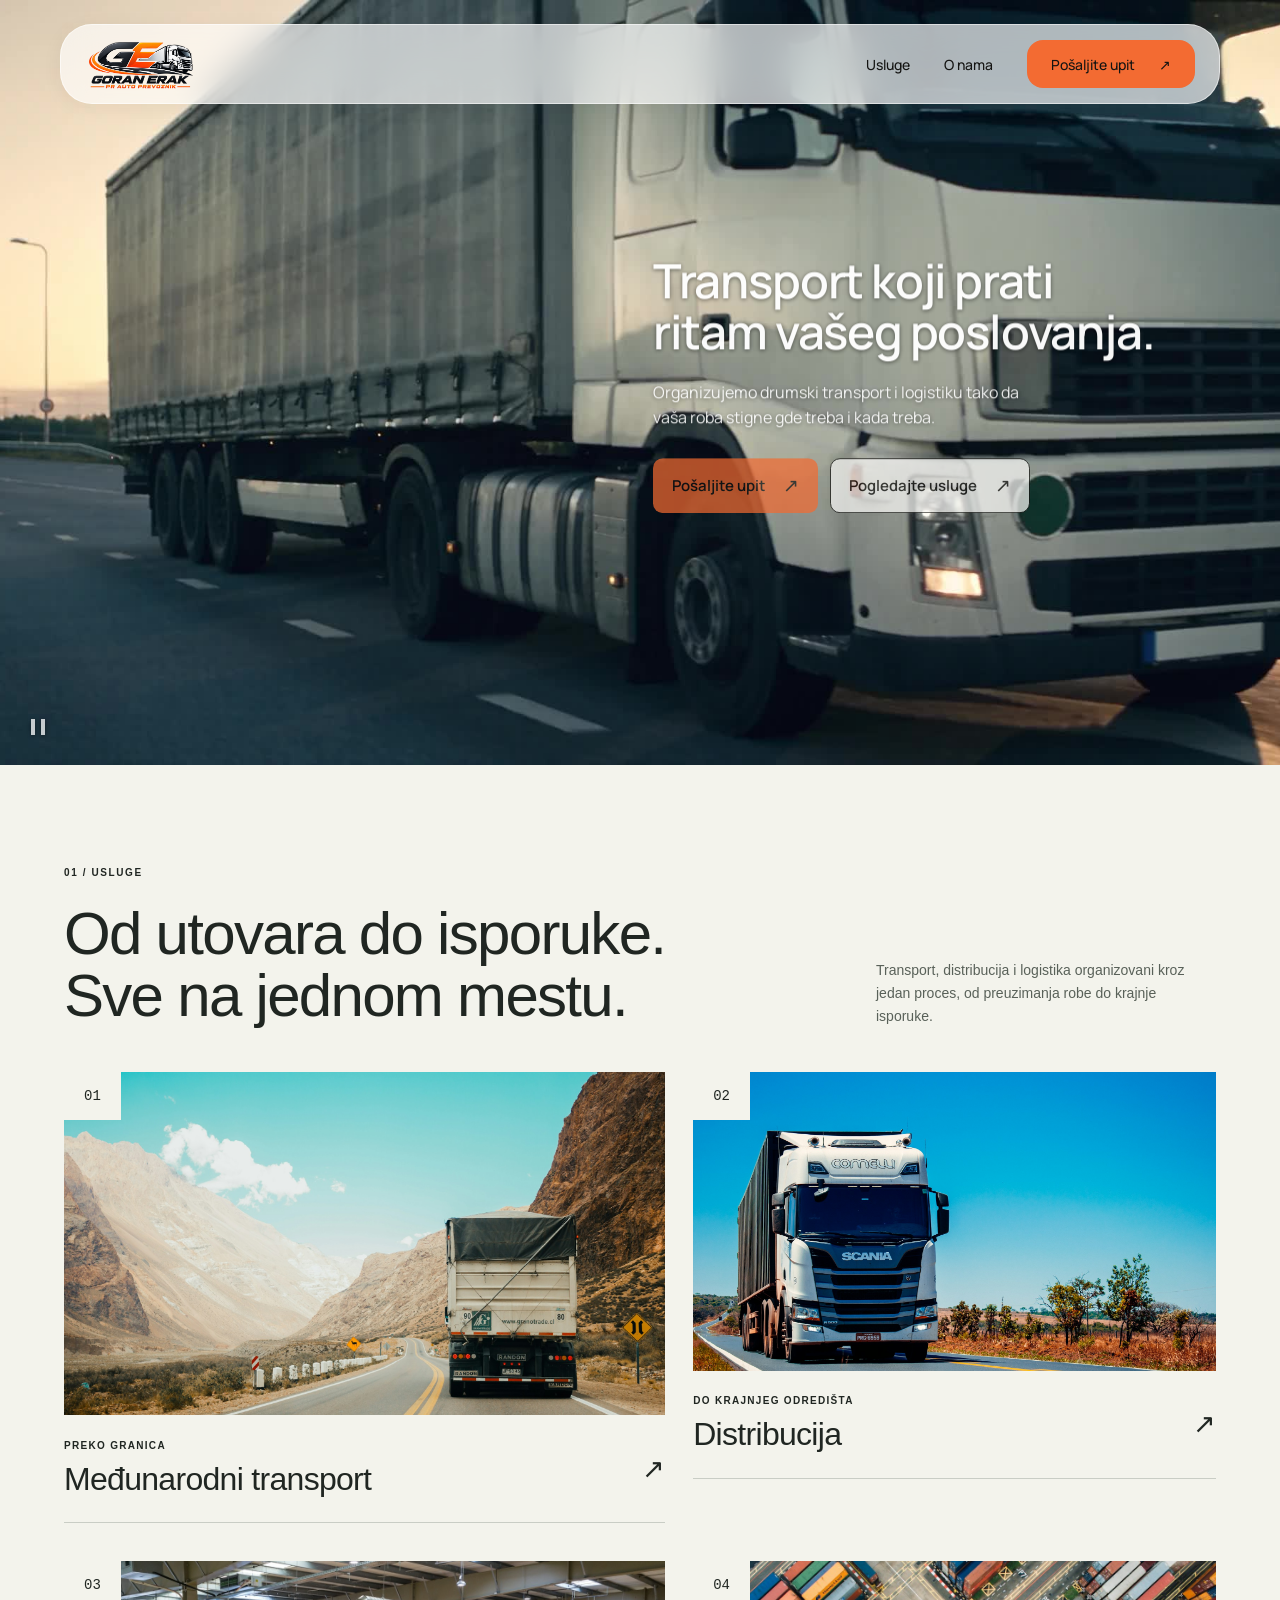
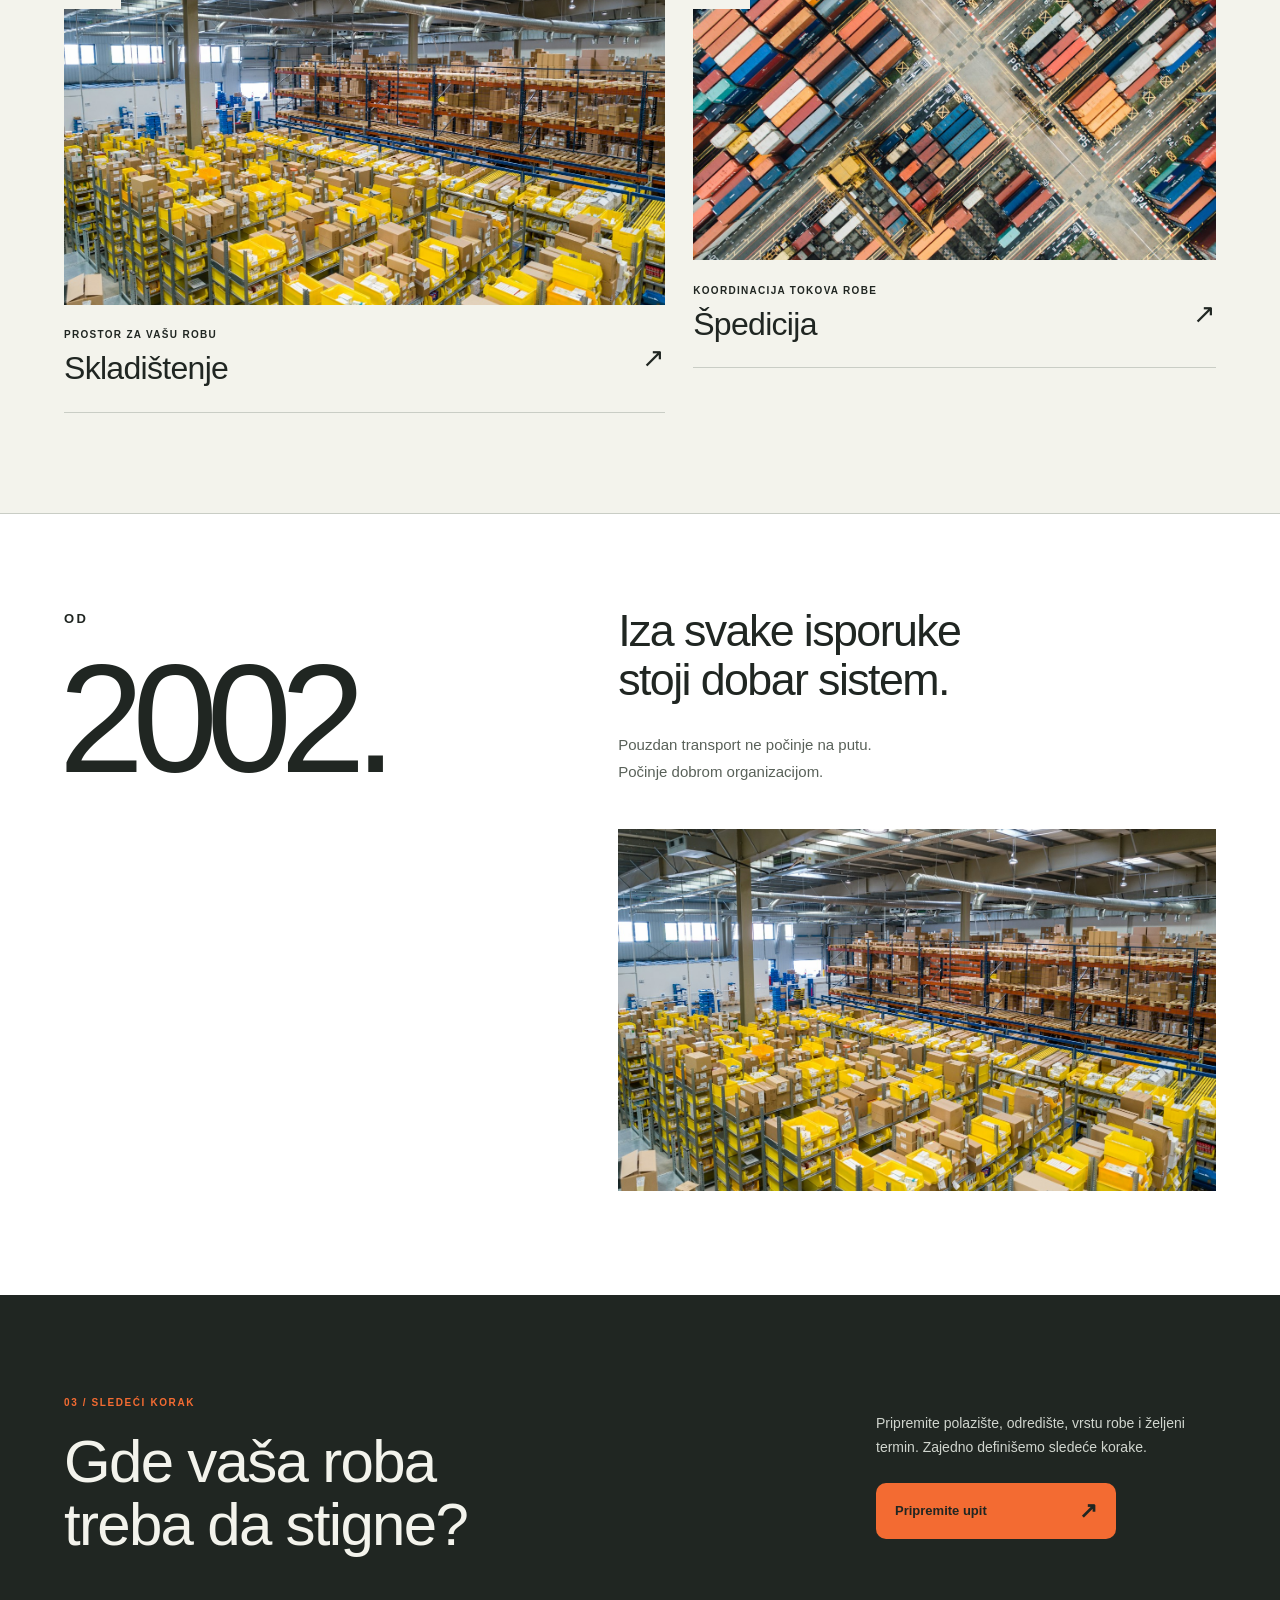
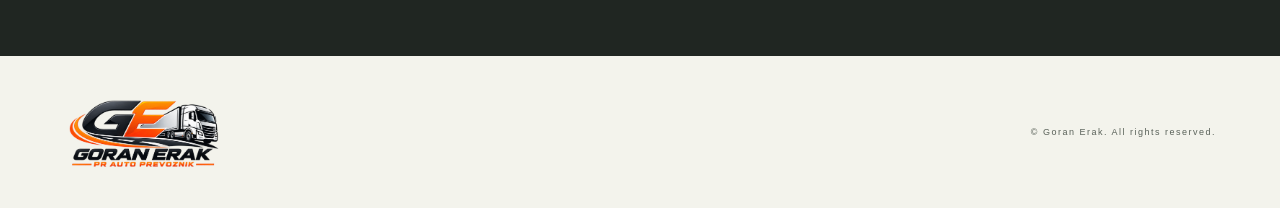
==== index-video.html @ 0d52649f "Add files via upload" ====
<!doctype html>
<html lang="sr">
<head>
  <meta charset="UTF-8">
  <meta name="viewport" content="width=device-width, initial-scale=1">
  <meta name="theme-color" content="#202622">
  <meta name="description" content="Concept B — drumski transport, distribucija, skladištenje i špedicija.">
  <title>Goran Erak — Transport i logistika</title>
  <link rel="stylesheet" href="./styles.css">
  <link rel="stylesheet" href="./hero.css">
  <link rel="stylesheet" href="./hero-video.css">
  <link rel="stylesheet" href="./proof.css">
  <link rel="stylesheet" href="./hero-responsive.css">
  <script src="./main.js" defer></script>
  <script src="./assets/gsap.min.js" defer></script>
  <script src="./hero-video.js" defer></script>
  <script src="./proof.js" defer></script>
</head>
<body>
  <a class="skip-link" href="#main">Preskoči na sadržaj</a>

  <main id="main">
    <section class="hero feature" aria-labelledby="hero-heading">
  <header class="masthead">
    <a class="wordmark" href="./" aria-label="Goran Erak PR Auto prevoznik — početna"><img src="./assets/logo.png" width="1774" height="887" alt="Goran Erak PR Auto prevoznik"></a>
    <button class="menu-toggle" aria-expanded="false" aria-controls="main-navigation">Meni <span aria-hidden="true">☰</span></button>
    <nav id="main-navigation" class="navbar" aria-label="Glavna navigacija">
      <a href="#usluge">Usluge</a><a href="#o-nama">O nama</a><a class="nav-cta" href="#kontakt">Pošaljite upit <span aria-hidden="true">↗</span></a>
    </nav>
  </header>
      <figure class="photo">
        <div class="photo-media" data-clip-reveal data-reveal-direction="right" data-reveal-duration="1.45" data-reveal-once="true">
          <video class="hero-video" muted loop playsinline preload="metadata" poster="./assets/hero-video-v2-poster.jpg" aria-label="Video drumskog transporta"><source src="./assets/hero-video-v2.mp4" type="video/mp4"></video><button class="video-toggle" type="button" data-state="play" aria-label="Pokreni video"><span class="video-control-icon" aria-hidden="true"></span></button>
        </div>
        <div class="hero-message">
          <h1 id="hero-heading" data-hero-message>Transport koji prati<br>ritam vašeg poslovanja.</h1>
          <p data-hero-message>Organizujemo drumski transport i logistiku tako da vaša roba stigne gde treba i kada treba.</p>
          <div class="hero-cta-group" data-hero-ctas><a class="hero-cta hero-cta-primary" href="#kontakt">Pošaljite upit <span aria-hidden="true">↗</span></a><a class="hero-cta hero-cta-secondary" href="#usluge">Pogledajte usluge <span aria-hidden="true">↗</span></a></div>
        </div>
      </figure>
    </section>
    <section id="usluge" class="services section" aria-labelledby="services-heading">
      <div class="section-intro"><div><p class="eyebrow">01 / USLUGE</p><h2 id="services-heading">Od utovara do isporuke.<br>Sve na jednom mestu.</h2></div><p>Transport, distribucija i logistika organizovani kroz jedan proces, od preuzimanja robe do krajnje isporuke.</p></div>
      <div class="service-browse"><p>Prevucite za sve usluge</p><div><button class="browse-prev" aria-label="Prethodna usluga">←</button><button class="browse-next" aria-label="Sledeća usluga">→</button></div></div>
      <div class="services-grid" tabindex="0" role="region" aria-label="Četiri logističke usluge">
        <article class="service"><div class="service-photo"><img src="./assets/transport.jpg" width="1920" height="1273" loading="lazy" decoding="async" alt="Kamion u drumskom transportu kroz planinski predeo"><span class="service-number">01</span></div><button class="service-trigger" data-service="0"><span><span class="service-category">PREKO GRANICA</span><span class="service-title">Međunarodni transport</span></span><span class="service-arrow" aria-hidden="true">↗</span></button></article>
        <article class="service"><div class="service-photo"><img src="./assets/fleet.jpg" width="1920" height="1280" loading="lazy" decoding="async" alt="Teretno vozilo za drumski prevoz"><span class="service-number">02</span></div><button class="service-trigger" data-service="1"><span><span class="service-category">DO KRAJNJEG ODREDIŠTA</span><span class="service-title">Distribucija</span></span><span class="service-arrow" aria-hidden="true">↗</span></button></article>
        <article class="service"><div class="service-photo"><img src="./assets/warehouse.jpg" width="1400" height="933" loading="lazy" decoding="async" alt="Organizovano skladište sa robom i transportnim trakama"><span class="service-number">03</span></div><button class="service-trigger" data-service="2"><span><span class="service-category">PROSTOR ZA VAŠU ROBU</span><span class="service-title">Skladištenje</span></span><span class="service-arrow" aria-hidden="true">↗</span></button></article>
        <article class="service"><div class="service-photo"><img src="./assets/distribution.jpg" width="1200" height="800" loading="lazy" decoding="async" alt="Pogled odozgo na kontejnerski logistički terminal"><span class="service-number">04</span></div><button class="service-trigger" data-service="3"><span><span class="service-category">KOORDINACIJA TOKOVA ROBE</span><span class="service-title">Špedicija</span></span><span class="service-arrow" aria-hidden="true">↗</span></button></article>
      </div>
    </section>
    <section id="o-nama" class="trust section proof" aria-labelledby="trust-heading">
      <div class="proof-experience proof-reveal"><p class="proof-since">OD</p><p class="proof-year">2002.</p></div>
      <div class="proof-story">
        <h2 id="trust-heading" class="proof-reveal">Iza svake isporuke<br>stoji dobar sistem.</h2>
        <p class="proof-copy proof-reveal">Pouzdan transport ne počinje na putu.<br>Počinje dobrom organizacijom.</p>
        <figure class="proof-photo proof-reveal"><img src="./assets/warehouse.jpg" width="1400" height="933" loading="lazy" decoding="async" alt="Organizovan logistički prostor sa transportnim trakama i robom spremnom za dalju obradu"></figure>
      </div>
    </section>
    <section id="kontakt" class="contact section" aria-labelledby="contact-heading"><div><p class="eyebrow">03 / SLEDEĆI KORAK</p><h2 id="contact-heading">Gde vaša roba<br>treba da stigne?</h2></div><div class="contact-action"><p>Pripremite polazište, odredište, vrstu robe i željeni termin. Zajedno definišemo sledeće korake.</p><button class="button" data-contact>Pripremite upit <span aria-hidden="true">↗</span></button></div></section>
  </main>
  <footer><a class="footer-brand" href="#main" aria-label="Goran Erak — početak stranice"><img src="./assets/logo.png" width="1774" height="887" alt="Goran Erak PR Auto prevoznik" loading="lazy" decoding="async"></a><p>© Goran Erak. All rights reserved.</p></footer>
  <dialog id="service-details" aria-labelledby="service-dialog-heading"><button class="close-dialog" aria-label="Zatvori">×</button><p class="eyebrow">USLUGE / LOGISTIKA</p><h2 id="service-dialog-heading"></h2><p class="detail-copy"></p><button class="button" data-contact>Pripremite upit <span aria-hidden="true">↗</span></button></dialog>
  <dialog id="contact-details" aria-labelledby="contact-dialog-heading"><button class="close-dialog" aria-label="Zatvori">×</button><p class="eyebrow">PRIPREMA TRANSPORTA</p><h2 id="contact-dialog-heading">Vaš transportni upit.</h2><p>Za dogovor o transportu pripremite:</p><ol><li>Polazište i odredište</li><li>Vrstu, dimenzije i težinu robe</li><li>Termin utovara i isporuke</li><li>Posebne zahteve za transport</li></ol><div class="contact-placeholder">Kontakt kompanije: [E-mail i telefon]<small>Kontakt podaci biće dodati nakon potvrde kompanije.</small></div></dialog>
</body>
</html>
---- styles.css ----
:root{--ink:#202622;--paper:#f3f3ec;--accent:#f36b32;--line:#c9cdc5;--muted:#596159;--gutter:24px;--space:64px;color-scheme:light;font-family:Arial,Helvetica,sans-serif;color:var(--ink);background:var(--paper)}
*{box-sizing:border-box}html{scroll-behavior:smooth;scroll-padding-top:24px}body{margin:0}button,a{-webkit-tap-highlight-color:transparent}button{font:inherit;cursor:pointer}a{color:inherit;text-decoration:none}img{display:block;width:100%;object-fit:cover}h1,h2,p,figure{margin:0}button:focus-visible,a:focus-visible,[tabindex]:focus-visible{outline:3px solid var(--accent);outline-offset:5px}.skip-link{position:fixed;top:8px;left:8px;padding:14px;background:white;z-index:20;transform:translateY(-160%)}.skip-link:focus{transform:none}.masthead{padding:18px var(--gutter);display:flex;align-items:center;justify-content:space-between;position:relative;z-index:5}.wordmark{display:flex;gap:10px;align-items:center;font-size:17px;font-weight:800;letter-spacing:-.5px;line-height:1}.brand-mark{background:var(--accent);font-size:36px;width:44px;height:44px;display:grid;place-items:center}.brand-sub{display:block;font-size:11px;letter-spacing:2px;margin-top:6px}.menu-toggle{background:none;border:1px solid var(--line);padding:0 12px;height:44px;display:flex;gap:14px;align-items:center}.navbar{display:none;position:absolute;top:100%;left:0;right:0;background:var(--paper);padding:12px var(--gutter) 24px;border-bottom:1px solid var(--line)}.menu-toggle[aria-expanded=true]+.navbar{display:grid}.navbar a{min-height:48px;display:flex;align-items:center;justify-content:space-between;font-size:14px}.nav-cta{border-bottom:1px solid var(--ink)}
.hero{background:var(--ink);color:white}.hero-photo{position:relative;height:260px;overflow:hidden}.hero-photo img{height:100%;object-position:30% 60%}.photo-label{position:absolute;bottom:0;left:0;background:var(--accent);color:var(--ink);font-size:10px;font-weight:700;letter-spacing:1px;padding:12px 18px}.hero-copy{padding:30px var(--gutter) 28px}.eyebrow{font-size:10px;letter-spacing:1.6px;font-weight:700;line-height:1.6}.signal{display:inline-block;width:7px;height:7px;background:var(--accent);margin-right:7px}.hero h1{font-size:clamp(48px,12vw,68px);line-height:.97;letter-spacing:-2.8px;margin:22px 0}.hero-description{font-size:14px;line-height:1.6;max-width:360px;color:#d0d5ce}.button{min-height:52px;background:var(--accent);color:var(--ink);padding:15px 18px;border:0;display:inline-flex;gap:20px;align-items:center;justify-content:space-between;font-size:13px;font-weight:700}.button span{font-size:22px}.hero .button{margin-top:24px;width:100%;max-width:360px}.hero-services{display:flex;align-items:center;justify-content:space-between;min-height:44px;margin-top:8px;max-width:360px;font-size:12px;color:#d0d5ce}.operation-strip{padding:18px var(--gutter);border-bottom:1px solid var(--line)}.operation-strip>span{display:none}.operation-strip p{font-size:11px;letter-spacing:.4px;display:flex;justify-content:space-between}.operation-strip b{color:var(--muted);font-weight:400}
.section{padding:var(--space) var(--gutter)}.section-intro{display:grid;gap:20px;margin-bottom:26px}h2{font-size:clamp(34px,7vw,60px);line-height:1.04;letter-spacing:-1.7px;font-weight:500}.section-intro h2{margin-top:18px}.section-intro>p,.trust-intro>p{font-size:14px;line-height:1.65;color:var(--muted);max-width:340px}.service-browse{display:flex;align-items:center;justify-content:space-between;margin-bottom:12px}.service-browse p{font-size:11px;color:var(--muted)}.service-browse button{width:44px;height:44px;border:1px solid var(--line);background:transparent;font-size:20px}.services-grid{display:flex;gap:16px;overflow-x:auto;scroll-snap-type:x mandatory;scrollbar-width:thin;scrollbar-color:var(--ink) var(--line);padding-bottom:12px}.service{flex:0 0 88%;scroll-snap-align:start;min-width:0}.service-photo{height:220px;position:relative;overflow:hidden}.service-photo img{height:100%;transition:transform .5s ease}.service:nth-child(2) img{object-position:28% center}.service-number{position:absolute;top:0;left:0;background:var(--paper);padding:12px 15px;font-size:12px;font-family:monospace}.service-trigger{width:100%;min-height:95px;display:flex;text-align:left;align-items:center;justify-content:space-between;gap:10px;padding:18px 0;background:none;border:0;border-bottom:1px solid var(--line);color:var(--ink)}.service-category{display:block;font-size:9px;font-weight:700;letter-spacing:1.3px;margin-bottom:10px}.service-title{display:block;font-size:22px;letter-spacing:-.7px}.service-arrow{font-size:27px;flex-shrink:0}.service:hover img{transform:scale(1.025)}.service-trigger:hover .service-arrow{color:#b83d09}
.trust{background:#e3e6dd}.trust-intro{display:grid;gap:22px;margin:20px 0 32px}.trust-grid{display:grid;gap:28px}.trust figure img{aspect-ratio:1.45;filter:saturate(.65)}figcaption{font-size:9px;letter-spacing:1.2px;line-height:1.5;margin-top:12px}.placeholder-note{font-size:12px;line-height:1.6;color:var(--muted);margin:12px 0 24px}.capabilities dl{margin:0}.capabilities dl>div{padding:17px 0;border-top:1px solid #b7beb2}.capabilities dt{font-size:14px;font-weight:700}.capabilities dd{margin:8px 0 0;font-size:12px;color:var(--muted)}.contact{background:var(--ink);color:var(--paper);display:grid;gap:28px}.contact .eyebrow{color:var(--accent);margin-bottom:20px}.contact-action p{font-size:14px;line-height:1.65;color:#d0d5ce;max-width:360px}.contact .button{margin-top:24px;min-width:240px}footer{display:grid;gap:16px;padding:28px var(--gutter)}footer p{font-size:9px;letter-spacing:1.5px;color:var(--muted)}footer a{min-height:44px;display:flex;align-items:center;font-size:12px}.footer-brand{font-weight:800;letter-spacing:.5px}
dialog{border:0;background:var(--paper);color:var(--ink);padding:54px 28px 28px;max-width:560px;width:calc(100% - 32px);max-height:85dvh}dialog::backdrop{background:rgb(15 21 18 / .72)}.close-dialog{position:absolute;right:10px;top:10px;width:44px;height:44px;border:0;background:none;font-size:28px}.close-dialog:hover{background:#e3e6dd}dialog h2{font-size:34px;margin:18px 0}dialog p,dialog li{font-size:15px;line-height:1.6}dialog .button{margin-top:26px}dialog ol{padding-left:20px}.contact-placeholder{margin-top:24px;padding:18px;border:1px solid var(--line);font-size:14px;font-weight:700}.contact-placeholder small{display:block;font-weight:400;color:var(--muted);font-size:12px;line-height:1.5;margin-top:10px}
@media(min-width:801px){:root{--gutter:clamp(32px,5vw,88px);--space:100px}.masthead{height:96px}.menu-toggle{display:none}.navbar{display:flex;position:static;padding:0;border:0;gap:36px;align-items:center}.navbar a{gap:36px}.hero{display:grid;grid-template-columns:56% 44%;min-height:650px}.hero-photo{height:100%;min-height:650px}.hero-photo img{object-position:27% center}.photo-label{left:var(--gutter);padding:16px 20px}.hero-copy{padding:70px clamp(30px,4vw,72px);display:flex;flex-direction:column;justify-content:center}.hero h1{font-size:clamp(60px,6.8vw,108px);letter-spacing:-5px;margin:32px 0}.hero-description{font-size:16px;max-width:335px}.hero .button{margin-top:36px}.hero-services{margin-top:12px}.operation-strip{display:flex;justify-content:space-between;align-items:center;padding-top:24px;padding-bottom:24px}.operation-strip>span{display:block;font-size:10px;letter-spacing:1.5px;font-weight:700}.operation-strip p{gap:28px;font-size:12px}.section-intro{grid-template-columns:1fr 340px;align-items:end;margin-bottom:44px}.section-intro h2{margin-top:22px}.service-browse{display:none}.services-grid{display:grid;grid-template-columns:1.15fr 1fr;gap:38px 28px;overflow:visible;padding:0}.service-photo{height:auto;aspect-ratio:1.75}.service-trigger{min-height:108px}.service-title{font-size:clamp(24px,2.5vw,36px)}.service-category{font-size:10px}.service-number{font-size:14px;padding:16px 20px}.trust-intro{grid-template-columns:1fr 340px;align-items:end;margin:24px 0 48px}.trust-grid{grid-template-columns:1.6fr 1fr;gap:clamp(40px,6vw,100px)}.trust figure img{aspect-ratio:1.6}.capabilities{padding-top:8px}.capabilities dl>div{padding:20px 0}.contact{grid-template-columns:1fr 340px;align-items:center}footer{display:flex;align-items:center;justify-content:space-between;padding-top:28px;padding-bottom:28px}}
@media(min-width:1600px){.hero{min-height:760px}.hero-photo{min-height:760px}.section{max-width:1800px;margin-inline:auto}}
@media(prefers-reduced-motion:reduce){html{scroll-behavior:auto}*,*::before,*::after{transition:none!important;animation:none!important}}

/* Explicit height overrides the intrinsic HTML height while preserving layout space. */
.trust figure img{height:auto}



/* Brand proportions: original 2:1 artwork, a consistent clear zone and no cropping. */
.masthead{min-height:96px;padding-block:16px;gap:24px}
.wordmark{flex:0 0 auto;min-height:44px;letter-spacing:normal}
.wordmark img{display:block;width:128px;height:auto;aspect-ratio:2/1;object-fit:contain}
.footer-brand{flex:0 0 auto;padding-block:8px}
.footer-brand img{width:144px;height:auto;aspect-ratio:2/1;object-fit:contain}
@media(min-width:801px){
  .masthead{height:116px;padding-block:18px}
  .wordmark img{width:160px}
  .footer-brand img{width:160px}
  .navbar{gap:clamp(20px,2.5vw,36px)}
}
/* Contact CTA follows the approved Hero button shape. */
.contact .button{border-radius:10px;border:1px solid transparent;padding:14px 18px;min-height:52px}
---- hero.css ----
/* Hero uses the supplied demo's feature / toolbar / photograph / caption structure. */
.hero{--surface-sunk:#e2e2e0;--ink:#141412;--ink-faint:rgba(20,20,18,.64);--rule-strong:rgba(20,20,18,.3);--accent:#f36b32;background:#f7f7f6;color:var(--ink);display:block;min-height:0}
.masthead{background:#f7f7f6}
.masthead .navbar{background:#f7f7f6}
.hero.feature {
    width: min(100%, 1120px);
    margin: 0 auto;
    padding: clamp(0.9rem, 2vw, 1.25rem) clamp(1rem, 3vw, 2rem) clamp(2rem, 6vw, 4rem);
}

.hero .feature-bar {
    display: flex;
    align-items: center;
    justify-content: space-between;
    gap: 1rem;
    min-height: 2.25rem;
    margin-bottom: clamp(0.75rem, 1.6vw, 1rem);
}

.hero .prompt {
    display: flex;
    align-items: center;
    gap: 0.5rem;
    color: var(--ink-faint);
    font-size: 0.8125rem;
    line-height: 1.35;
}

.hero .prompt strong {
    color: var(--ink);
    font-weight: 500;
}

.hero .prompt-dot {
    flex: 0 0 auto;
    width: 0.4rem;
    height: 0.4rem;
    border-radius: 50%;
    background: var(--accent);
}

.hero .btn {
    display: inline-flex;
    align-items: center;
    justify-content: center;
    padding: 0.45rem 0.9rem;
    font: inherit;
    font-size: 0.8125rem;
    font-weight: 500;
    border: 1px solid var(--rule-strong);
    border-radius: 6px;
    background: transparent;
    color: var(--ink);
    cursor: pointer;
    transition: background-color 0.2s var(--ease-out-quart);
}

.hero .btn:hover {
    background: var(--surface-sunk);
}

.hero .btn:focus-visible {
    background: var(--surface-sunk);
    outline: 2px solid var(--accent);
    outline-offset: 2px;
}

/* ============================================
   PHOTOGRAPH
   ============================================ */
.hero .photo {
    margin: 0;
}

.hero .photo--second {
    margin-top: clamp(2rem, 6vw, 4rem);
}

/* CONTRACT: the wrapper must clip. The polygon reveals the wrapper, and the
   inner image starts scaled up, so anything that overflows would show
   around the aperture. The neutral plate shows until the image has loaded. */
.hero .photo-media {
    position: relative;
    width: 100%;
    height: min(62svh, 620px);
    min-height: 260px;
    overflow: hidden;
    background: var(--surface-sunk);
    isolation: isolate;
}

/* CONTRACT: the closed aperture, one per direction, gated under .has-js so
   the photograph is visible without JavaScript. The six points match the
   open polygon in script.js point for point, which keeps the interpolation
   stable. */
.has-js [data-clip-reveal] {
    clip-path: polygon(0% 100%, 42% 100%, 50% 94%, 58% 100%, 100% 100%, 0% 100%);
}

.has-js [data-clip-reveal][data-reveal-direction='down'] {
    clip-path: polygon(0% 0%, 42% 0%, 50% 6%, 58% 0%, 100% 0%, 0% 0%);
}

.has-js [data-clip-reveal][data-reveal-direction='left'] {
    clip-path: polygon(100% 0%, 100% 42%, 94% 50%, 100% 58%, 100% 100%, 100% 0%);
}

.has-js [data-clip-reveal][data-reveal-direction='right'] {
    clip-path: polygon(0% 0%, 0% 42%, 6% 50%, 0% 58%, 0% 100%, 0% 0%);
}

.hero .photo-media img {
    width: 100%;
    height: 100%;
    object-fit: cover;
    object-position: center 45%;
    transform-origin: center 55%;
}

/* CONTRACT: the Ken Burns start state. script.js tweens scale from 1.14 to
   1; without this the first frame would paint at 1 and jump. */
.has-js [data-clip-reveal] img {
    transform: scale(1.14);
    will-change: transform;
}

/* ============================================
   CAPTION
   ============================================ */
.hero .photo-caption {
    display: grid;
    grid-template-columns: minmax(7rem, 0.9fr) minmax(14rem, 2.4fr) minmax(9rem, 1fr);
    gap: 0.35rem clamp(1rem, 3vw, 2.5rem);
    align-items: start;
    padding-top: 0.9rem;
}

/* The accent mark: a short bar that draws in ahead of the caption copy. */
.hero .caption-mark {
    grid-column: 1 / -1;
    display: block;
    width: 2.5rem;
    height: 3px;
    margin-bottom: 0.35rem;
    background: var(--accent);
}

.has-js .caption-mark {
    transform: scaleX(0);
    transform-origin: left center;
}

/* CONTRACT: each caption line rises through an overflow mask, so the mask
   must clip and the inner span must be a block. */
.hero .caption-mask {
    display: block;
    overflow: hidden;
}

.hero .caption-mask > span {
    display: block;
}

.has-js .caption-mask > span {
    opacity: 0;
    transform: translateY(115%);
}

.hero .caption-place,
.hero .caption-note {
    color: var(--ink-faint);
    font-size: 0.8125rem;
    line-height: 1.4;
    padding-top: 0.2rem;
}

.hero .caption-title {
    font-size: clamp(1.05rem, 1.9vw, 1.5rem);
    font-weight: 600;
    line-height: 1.15;
    letter-spacing: -0.02em;
    text-wrap: balance;
}

.hero .caption-note {
    justify-self: end;
    text-align: right;
}

/* ============================================
   BODY COPY
   ============================================ */
.passage {
    width: min(100%, 40rem);
    margin: clamp(2rem, 6vw, 4rem) auto 0;
    color: var(--ink-dim);
    font-size: 1.0625rem;
    line-height: 1.6;
}

/* ============================================
   RESPONSIVE
   ============================================ */
@media (max-width: 700px) {
    .feature-bar {
        align-items: flex-start;
    }

    .prompt span:last-child {
        display: none;
    }

    .photo-media {
        height: auto;
        aspect-ratio: 4 / 5;
        max-height: 60svh;
    }

    .photo-caption {
        grid-template-columns: 1fr;
        gap: 0.25rem;
    }

    .caption-title {
        font-size: clamp(1.1rem, 5.5vw, 1.4rem);
    }

    .caption-note {
        justify-self: start;
        text-align: left;
    }
}


.hero .btn{min-height:44px;flex-shrink:0}
.hero .photo-caption{margin:0;text-transform:none;letter-spacing:normal}
.hero h1.caption-title{margin:0;font-size:clamp(1.05rem,1.9vw,1.5rem);font-weight:600;line-height:1.15;letter-spacing:-.02em}
.hero .photo-media img{height:100%}
.hero .caption-mask>span{display:block}
@media(max-width:700px){.hero h1.caption-title{font-size:clamp(1.1rem,5.5vw,1.4rem)}.hero .prompt{font-size:11px}.hero .photo-media{height:auto;aspect-ratio:4/5;max-height:60svh}}
@media(max-width:700px){
 .hero .feature-bar{align-items:flex-start;gap:12px}
 .hero .prompt{flex-wrap:wrap;min-width:0}
 .hero .prompt span:last-child{display:none}
 .hero .photo-caption{grid-template-columns:minmax(0,1fr);gap:.25rem}
 .hero .caption-note{justify-self:start;text-align:left}
}
.hero .photo{position:relative}
.hero .hero-message{position:absolute;left:60%;right:5%;top:12%;z-index:1;color:var(--ink)}
.hero .hero-message h2{font-size:clamp(22px,2.2vw,30px);font-weight:600;line-height:1.2;letter-spacing:-.7px;margin:0}
.hero .hero-message p{font-size:13px;line-height:1.65;max-width:310px;margin-top:18px}
@media(max-width:900px){
  .hero .hero-message{left:58%;right:4%;top:8%}
  .hero .hero-message h2{font-size:22px}
  .hero .hero-message p{font-size:12px;margin-top:14px}
}
@media(max-width:700px){
  .hero .hero-message{position:static;margin:22px 0 24px;max-width:380px}
  .hero .hero-message h2{font-size:clamp(22px,5.6vw,28px)}
  .hero .hero-message p{font-size:13px;max-width:340px}
}
/* Production Hero refinement; typography remains scoped to Hero/navigation. */
@font-face{font-family:Manrope;src:url('./assets/manrope-400.ttf') format('truetype');font-style:normal;font-weight:400;font-display:swap}
@font-face{font-family:Manrope;src:url('./assets/manrope-500.ttf') format('truetype');font-style:normal;font-weight:500;font-display:swap}
@font-face{font-family:Manrope;src:url('./assets/manrope-600.ttf') format('truetype');font-style:normal;font-weight:600;font-display:swap}
.hero,.masthead .navbar,.masthead .menu-toggle{font-family:Manrope,Arial,sans-serif}
.masthead .navbar a{font-weight:500}
.hero .prompt{font-weight:400;font-size:13px;gap:12px}
.hero .prompt strong{font-weight:500}
.hero .prompt-dot{display:none}
.hero .hero-message{left:51%;right:3.5%;top:13%}
.hero .hero-message h1{font-family:inherit;font-size:clamp(32px,3vw,42px);font-weight:600;line-height:1.08;letter-spacing:-1.5px;margin:0}
.hero .hero-message p{font-size:17px;line-height:1.6;max-width:400px;margin-top:24px;font-weight:400}
@media(min-width:701px) and (max-width:1000px){
 .hero .hero-message h1{font-size:clamp(26px,3.45vw,34px);letter-spacing:-1px}
 .hero .hero-message p{font-size:15px;margin-top:18px}
}
@media(max-width:700px){
 .hero .hero-message{position:static;margin:24px 0 0;max-width:none}
 .hero .hero-message h1{font-size:clamp(23px,5.9vw,38px);line-height:1.1;letter-spacing:-.8px}
 .hero .hero-message p{font-size:16px;line-height:1.6;max-width:440px;margin-top:18px}
 .hero .prompt{font-size:12px;display:block}
 .hero .prompt span:last-child{display:block;margin-top:4px}
}
/* Floating brand navigation and conversion hierarchy. */
.masthead{margin:18px var(--gutter) 12px;padding:12px 22px;min-height:88px;background:#fff;border:0;border-radius:24px;box-shadow:0 5px 24px rgb(32 38 34 / .035)}
.masthead .navbar{background:#fff}
.masthead .nav-cta{background:var(--accent);color:var(--ink);border:0;border-radius:10px;padding:0 20px;min-height:50px;gap:24px;font-weight:600}
.hero .hero-message{top:7%;left:51%;right:3.5%}
.hero .hero-message h1{font-size:52px;line-height:1.04;letter-spacing:-.025em}
.hero .hero-message p{font-size:18px;line-height:1.55;max-width:400px;margin-top:22px}
.hero-cta-group{display:flex;flex-wrap:wrap;gap:12px;margin-top:26px}
.hero .hero-cta{display:inline-flex;align-items:center;justify-content:space-between;gap:18px;min-height:52px;padding:14px 18px;border-radius:10px;font-size:15px;line-height:1.3;font-weight:600;border:1px solid transparent;transition:background-color 300ms cubic-bezier(.22,1,.36,1)}
.hero .hero-cta-primary{background:var(--accent);color:var(--ink)}
.hero .hero-cta-secondary{background:transparent;border-color:var(--ink);color:var(--ink)}
.hero .hero-cta span{font-size:19px;font-weight:400;transition:transform 300ms cubic-bezier(.22,1,.36,1)}
.hero .hero-cta-primary:hover,.masthead .nav-cta:hover{background:#e55d25}
.hero .hero-cta-secondary:hover{background:rgb(32 38 34 / .06)}
.hero .hero-cta:hover span{transform:translateX(3px)}
@media(min-width:801px){
 .masthead{height:116px;padding:18px 32px;border-radius:32px}
 .masthead .navbar{gap:32px}
}
@media(min-width:701px) and (max-width:1100px){
 .hero .hero-message h1{font-size:clamp(30px,4vw,44px)}
 .hero .hero-message p{font-size:16px;margin-top:18px}
 .hero-cta-group{gap:10px;margin-top:20px}
 .hero .hero-cta{font-size:13px;padding:12px 14px;gap:12px;min-height:48px}
}
@media(max-width:800px){
 .masthead .navbar{left:0;right:0;border-radius:0 0 24px 24px;padding:12px 22px 22px}
 .masthead .navbar a{margin-top:6px}
 .masthead .navbar .nav-cta{justify-content:space-between}
}
@media(max-width:700px){
 .masthead{margin:12px 16px;padding:12px 16px;border-radius:18px}
 .hero .hero-message{position:static;margin:26px 0 0}
 .hero .hero-message h1{font-size:clamp(28px,7vw,42px);line-height:1.08}
 .hero .hero-message p{font-size:16px;line-height:1.6}
 .hero-cta-group{display:grid;grid-template-columns:minmax(0,1fr);gap:12px;margin-top:24px;max-width:380px}
 .hero .hero-cta{font-size:15px;min-height:52px}
}
/* Navbar belongs to the photograph composition, rather than a header row. */
.hero.feature{position:relative;width:100%;max-width:none;margin:0;padding:0 0 36px;background:#fff}
.hero .photo{width:min(calc(100% - 48px),1056px);margin-inline:auto}
.hero .masthead{position:absolute;top:24px;left:50%;right:auto;transform:translateX(-50%);z-index:5;width:calc(100% - 120px);max-width:1000px;height:80px;min-height:0;margin:0;padding:12px 24px;border-radius:32px;background:#fff;box-shadow:0 4px 20px rgb(32 38 34 / .035)}
.hero .masthead .wordmark img{width:112px;height:56px;object-fit:contain}
.hero .masthead .navbar{gap:34px}
.hero .masthead .navbar a{font-size:14px;font-weight:500}
.hero .masthead .nav-cta{min-height:48px;padding-inline:24px;border-radius:16px;gap:24px}
.hero .hero-message{top:130px}
@media(max-width:1100px) and (min-width:701px){
 .hero .masthead{width:calc(100% - 80px);padding-inline:22px}
 .hero .hero-message{top:126px}
}
@media(max-width:800px){
 .hero .masthead{top:14px;width:calc(100% - 72px);height:72px;padding:10px 18px;border-radius:22px}
 .hero .masthead .wordmark img{width:104px;height:52px}
 .hero .masthead .navbar{top:100%;left:0;right:0;border-radius:0 0 22px 22px;padding:12px 18px 20px}
 .hero .masthead .menu-toggle{border:0;padding:0 8px}
}
@media(max-width:700px){
 .hero.feature{padding-bottom:32px}
 .hero .photo{width:calc(100% - 32px)}
 .hero .masthead{width:calc(100% - 48px);top:12px;padding-inline:14px;border-radius:20px}
 .hero .hero-message{position:static;margin-top:24px}
}
/* Keep the outlined action legible where the sky meets the landscape. */
.hero .hero-cta-secondary{background:#f8f8f6}
.hero .hero-cta-secondary:hover{background:#eceee9}
/* User-requested glass navigation surface. */
.hero .masthead{background:rgba(255,255,255,.68);backdrop-filter:blur(18px) saturate(120%);-webkit-backdrop-filter:blur(18px) saturate(120%);border:1px solid rgba(255,255,255,.55);box-shadow:0 4px 20px rgba(32,38,34,.06)}
.hero .masthead .navbar{background:transparent}
@media(max-width:800px){.hero .masthead .navbar{background:rgba(255,255,255,.9);backdrop-filter:blur(18px);-webkit-backdrop-filter:blur(18px)}}
@supports not (backdrop-filter:blur(1px)){.hero .masthead{background:rgba(255,255,255,.94)}}
/* Full-bleed photographic version; the video version uses its own overrides. */
.hero.feature{padding:0;background:#202622}
.hero .photo{width:100%;height:clamp(620px,85svh,900px);margin:0}
.hero .photo-media{position:absolute;inset:0;width:100%;height:100%;min-height:0;max-height:none;aspect-ratio:auto}
.hero .masthead{max-width:1320px}
.hero .hero-message{top:clamp(150px,20svh,220px);left:51%;right:var(--gutter);z-index:2}
.hero .hero-message h1{font-size:clamp(44px,3.7vw,64px)}
@media(min-width:701px) and (max-width:1100px){
 .hero .hero-message{top:145px;left:49%;right:28px}
 .hero .hero-message h1{font-size:clamp(30px,4vw,44px)}
}
@media(max-width:700px){
 .hero .photo{height:clamp(660px,92svh,820px)}
 .hero .photo::after{content:'';position:absolute;inset:0;background:rgba(0,0,0,.28);pointer-events:none;z-index:1}
 .hero .hero-message{position:absolute;top:140px;left:24px;right:24px;margin:0;max-width:440px;color:#fff;text-shadow:0 1px 4px rgba(0,0,0,.5)}
 .hero .hero-message h1{font-size:clamp(28px,7.4vw,42px)}
 .hero .hero-message p{color:#fff;font-size:16px}
 .hero .hero-cta-group{text-shadow:none;max-width:340px}
 .hero .photo-media img{object-position:30% center}
}
---- hero-video.css ----
.hero .hero-video{display:block;width:100%;height:100%;object-fit:cover;object-position:center 45%;transform-origin:center 55%}
.hero .video-toggle{position:absolute;left:8px;bottom:8px;z-index:2;display:grid;place-items:center;width:44px;height:44px;min-height:44px;padding:0;border:0;border-radius:8px;background:transparent;color:#fff;opacity:.75;transition:opacity 200ms ease,background-color 200ms ease}
.hero .video-toggle:hover,.hero .video-toggle:focus-visible{opacity:1;background:rgba(0,0,0,.15)}
.video-control-icon{display:block;width:14px;height:16px;filter:drop-shadow(0 1px 2px rgba(0,0,0,.6))}
.video-toggle[data-state=pause] .video-control-icon{border-left:4px solid currentColor;border-right:4px solid currentColor}
.video-toggle[data-state=play] .video-control-icon{width:0;height:0;border-top:8px solid transparent;border-bottom:8px solid transparent;border-left:13px solid currentColor;margin-left:3px}
@media(min-width:701px){.hero .hero-message{color:#fff;text-shadow:0 1px 4px rgba(0,0,0,.5)}.hero .hero-message p{color:#fff}.hero .hero-cta-group{text-shadow:none}}
@media(prefers-reduced-motion:reduce){.hero .video-toggle{transition:none}}
/* Full-bleed video Hero: the media fills the entire section on every screen. */
.hero.feature{padding:0;background:#202622}
.hero .photo{width:100%;height:clamp(620px,85svh,900px);margin:0}
.hero .photo-media{position:absolute;inset:0;width:100%;height:100%;min-height:0;max-height:none;aspect-ratio:auto}
.hero .masthead{max-width:1320px}
.hero .hero-message{top:clamp(150px,20svh,220px);left:51%;right:var(--gutter);z-index:2}
.hero .hero-message h1{font-size:clamp(44px,3.7vw,64px)}
.hero .video-toggle{left:16px;bottom:16px;z-index:4}
@media(min-width:701px) and (max-width:1100px){
 .hero .hero-message{top:145px;left:49%;right:28px}
 .hero .hero-message h1{font-size:clamp(30px,4vw,44px)}
}
@media(max-width:700px){
 .hero .photo{height:clamp(660px,92svh,820px)}
 .hero .photo::after{content:'';position:absolute;inset:0;background:rgba(0,0,0,.28);pointer-events:none;z-index:1}
 .hero .hero-message{position:absolute;top:140px;left:24px;right:24px;margin:0;max-width:440px;color:#fff;text-shadow:0 1px 4px rgba(0,0,0,.5)}
 .hero .hero-message h1{font-size:clamp(28px,7.4vw,42px)}
 .hero .hero-message p{color:#fff;font-size:16px}
 .hero .hero-cta-group{text-shadow:none}
 .hero .hero-video{object-position:42% center}
 .hero .hero-cta-group{max-width:340px}
}
---- proof.css ----
/* Experience statement: scoped to the third section. */
.proof{background:#ffffff;display:grid;gap:32px;border-top:1px solid var(--line);padding-top:48px;padding-bottom:56px}
.proof-since{font-size:12px;line-height:1.4;font-weight:700;letter-spacing:2px;margin-bottom:8px}
.proof-year{font-size:clamp(96px,28vw,160px);font-weight:500;letter-spacing:-.075em;line-height:.9;white-space:nowrap;margin-left:-.035em}
.proof h2{font-size:clamp(30px,7.4vw,48px);line-height:1.12;font-weight:500;letter-spacing:-1.2px}
.proof-copy{font-size:14px;line-height:1.75;color:var(--muted);margin-top:22px}
.proof-photo{margin-top:28px}
.proof .proof-photo img{width:100%;height:auto;aspect-ratio:1.4;object-fit:cover;object-position:center;filter:none}
@media(min-width:801px){
  .proof{grid-template-columns:minmax(0,.82fr) minmax(0,1fr);gap:clamp(32px,5vw,80px);padding-top:92px;padding-bottom:104px}
  .proof-experience{padding-top:4px}
  .proof-since{font-size:13px;margin-bottom:22px;letter-spacing:2.4px}
  .proof-year{font-size:clamp(100px,12vw,200px);letter-spacing:-.075em}
  .proof h2{font-size:clamp(30px,3.5vw,54px);line-height:1.1;letter-spacing:-1.6px}
  .proof-copy{font-size:15px;margin-top:28px}
  .proof-photo{margin-top:44px}
  .proof .proof-photo img{aspect-ratio:1.65}
}
@media(prefers-reduced-motion:no-preference){
  .proof.proof-pending .proof-reveal{opacity:0;transform:translateY(14px)}
  .proof.proof-visible .proof-reveal{opacity:1;transform:none;transition:opacity 800ms cubic-bezier(.22,1,.36,1),transform 800ms cubic-bezier(.22,1,.36,1)}
  .proof.proof-visible .proof-copy{transition-delay:100ms}
  .proof.proof-visible .proof-photo{transition-delay:200ms}
}
---- hero-responsive.css ----
/* Position the complete copy block proportionally within the Hero. */
.hero .hero-message{top:50%;transform:translateY(-50%);margin-top:0}
.hero .hero-message h1{font-size:clamp(32px,3.7vw,64px);line-height:1.08}
.hero .hero-message p{font-size:clamp(16px,1.25vw,18px);line-height:1.6}
@media(min-width:701px) and (max-width:1100px){
 .hero .hero-message{top:52%;left:51%;right:clamp(24px,4vw,44px)}
 .hero .hero-message h1{font-size:clamp(30px,3.7vw,42px)}
}
@media(max-width:700px){
 .hero .hero-message{position:absolute;top:52%;left:24px;right:24px;margin:0;transform:translateY(-50%)}
 .hero .hero-message h1{font-size:clamp(28px,7.4vw,42px)}
 .hero .hero-message p{font-size:16px}
}
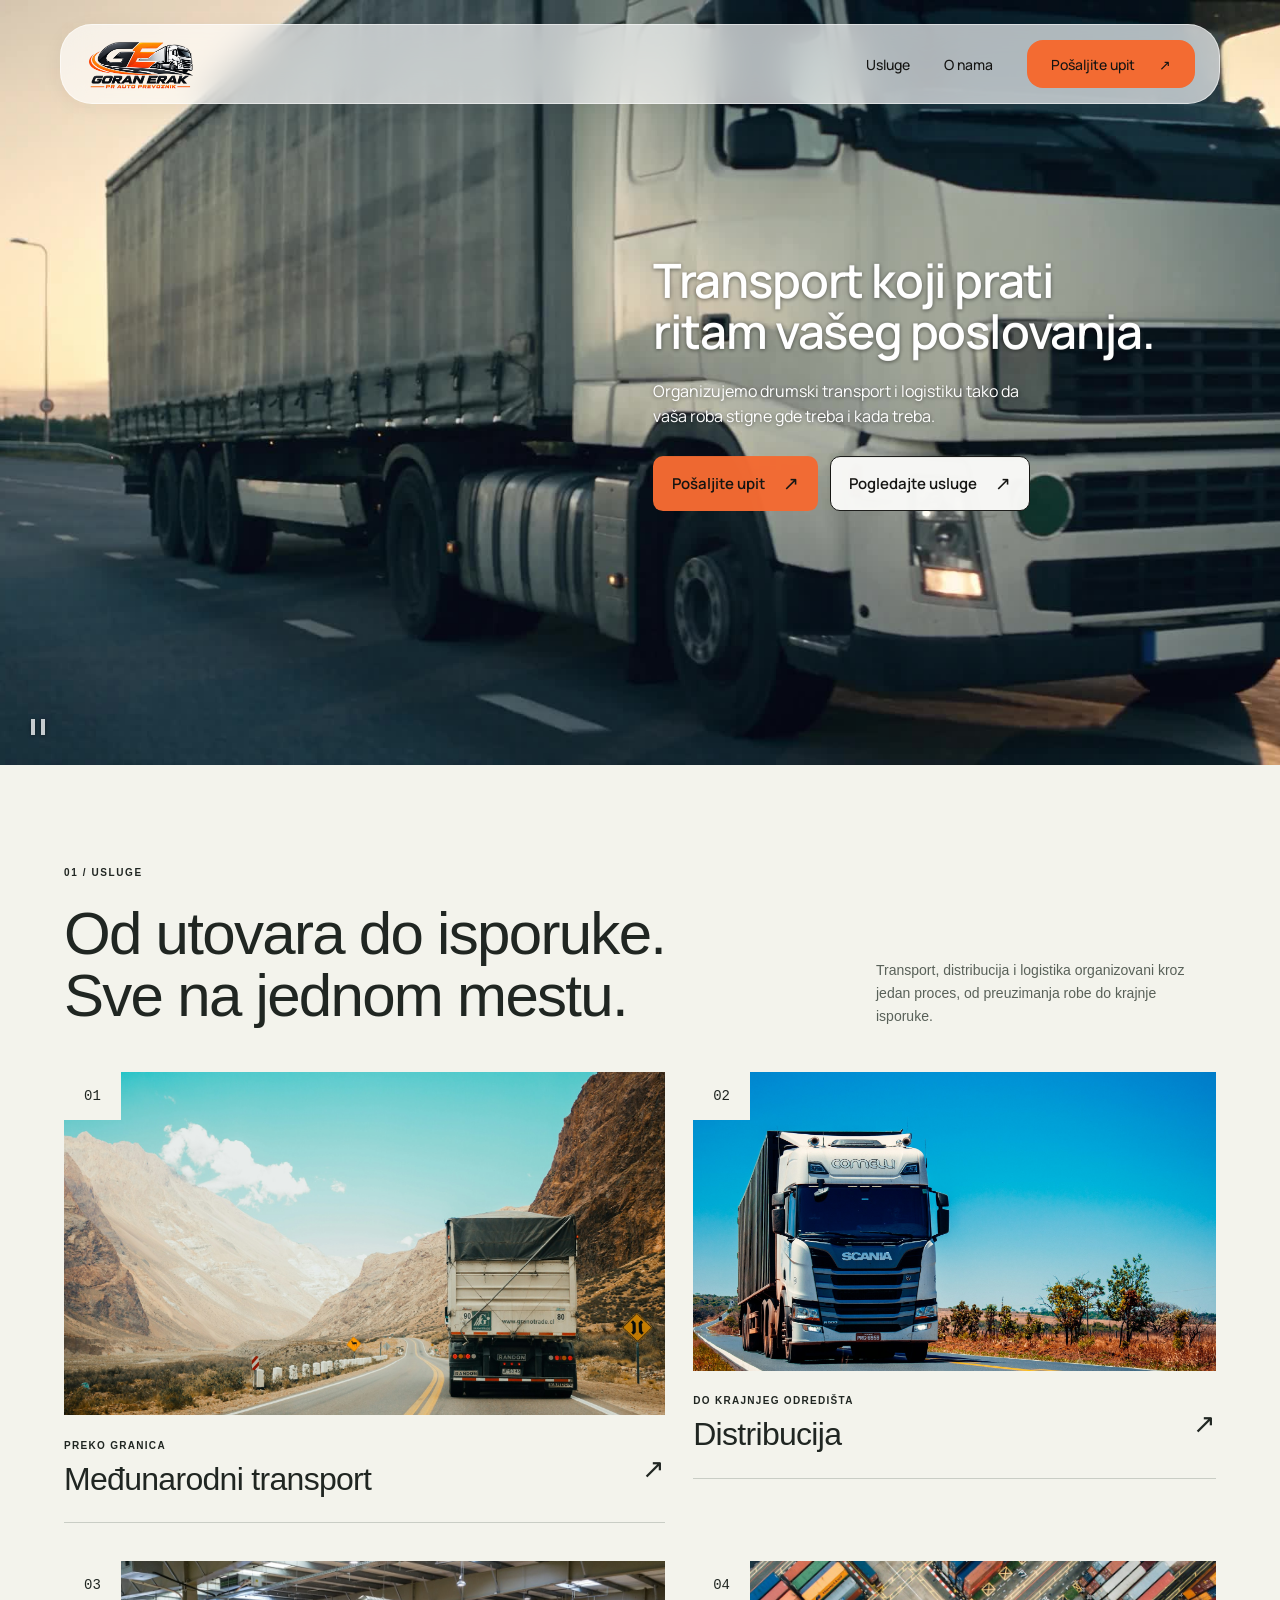
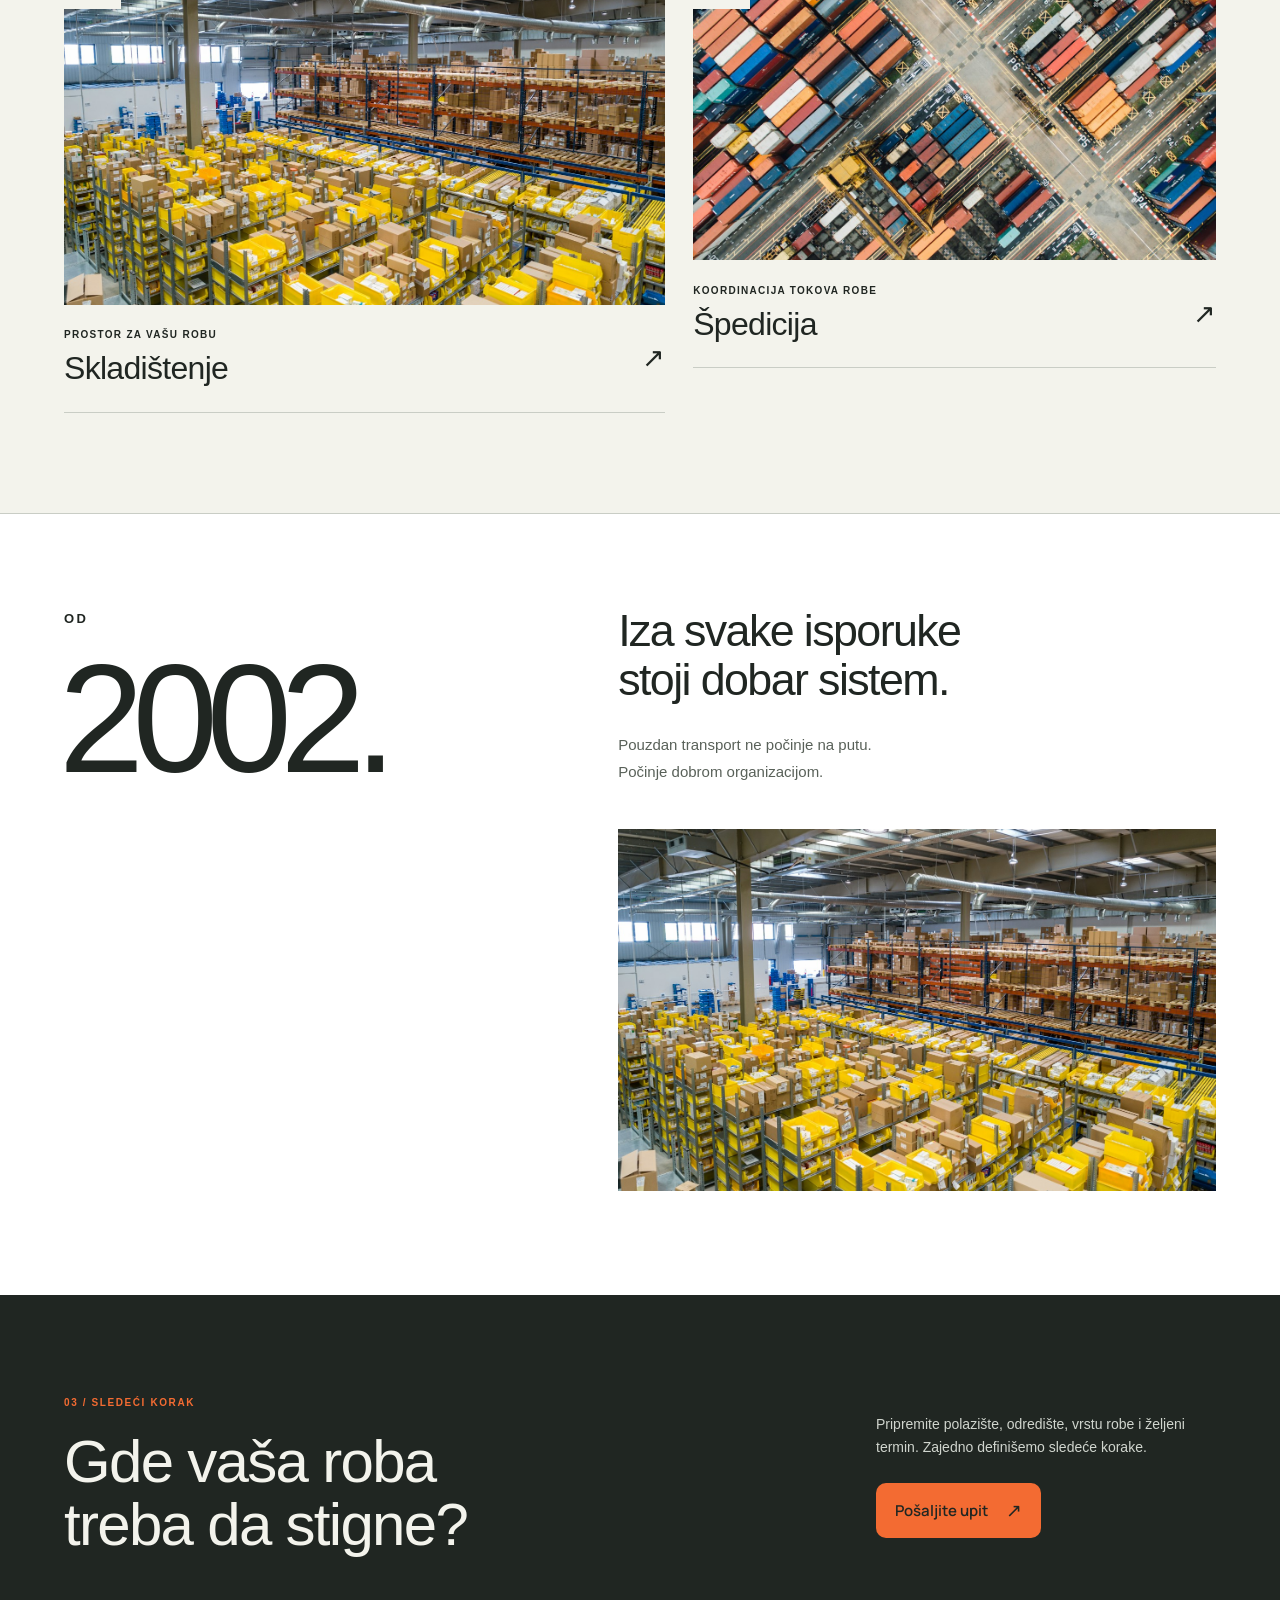
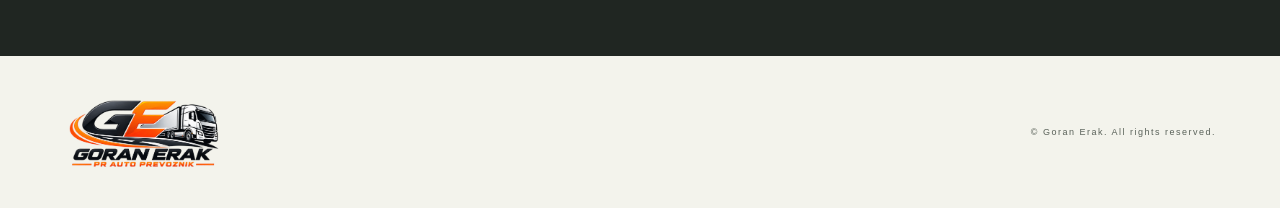
==== commit 7ae0679b: "Add files via upload" ====
--- a/index-video.html
+++ b/index-video.html
@@ -6,15 +6,28 @@
   <meta name="theme-color" content="#202622">
   <meta name="description" content="Concept B — drumski transport, distribucija, skladištenje i špedicija.">
   <title>Goran Erak — Transport i logistika</title>
-  <link rel="stylesheet" href="./styles.css">
-  <link rel="stylesheet" href="./hero.css">
-  <link rel="stylesheet" href="./hero-video.css">
-  <link rel="stylesheet" href="./proof.css">
-  <link rel="stylesheet" href="./hero-responsive.css">
+  <link rel="stylesheet" href="./styles.css?v=20261007-mobile-3">
+  <link rel="stylesheet" href="./hero.css?v=20261007-mobile-3">
+  <link rel="stylesheet" href="./hero-video.css?v=20261007-mobile-3">
+  <link rel="stylesheet" href="./proof.css?v=20261007-mobile-3">
+  <link rel="stylesheet" href="./hero-responsive.css?v=20261007-mobile-3">
   <script src="./main.js" defer></script>
   <script src="./assets/gsap.min.js" defer></script>
   <script src="./hero-video.js" defer></script>
   <script src="./proof.js" defer></script>
+  <style id="cta-consistency">
+    .hero .hero-cta,.hero .masthead .navbar .nav-cta{justify-content:center;text-align:center}
+    .contact .button{font-family:Manrope,Arial,sans-serif;font-size:15px;font-weight:600;line-height:1.3;min-height:52px;min-width:0;padding:14px 18px;gap:18px;border:1px solid transparent;border-radius:10px;justify-content:center;text-align:center;transition:background-color 300ms cubic-bezier(.22,1,.36,1)}
+    .contact .button span{font-size:19px;font-weight:400;transition:transform 300ms cubic-bezier(.22,1,.36,1)}
+    .contact .button:hover{background:#e55d25}
+    .contact .button:hover span{transform:translateX(3px)}
+    @media(min-width:701px) and (max-width:1100px){.contact .button{font-size:13px;min-height:48px;padding:12px 14px;gap:12px}}
+    @media(max-width:700px){
+      .hero .hero-cta,.contact .button{min-height:48px;padding:12px 16px;font-size:14px;gap:14px;justify-content:center;text-align:center;border-radius:10px}
+      .contact .button{width:100%}
+      .hero .hero-cta span,.contact .button span{font-size:18px}
+    }
+  </style>
 </head>
 <body>
   <a class="skip-link" href="#main">Preskoči na sadržaj</a>
@@ -57,7 +70,7 @@
         <figure class="proof-photo proof-reveal"><img src="./assets/warehouse.jpg" width="1400" height="933" loading="lazy" decoding="async" alt="Organizovan logistički prostor sa transportnim trakama i robom spremnom za dalju obradu"></figure>
       </div>
     </section>
-    <section id="kontakt" class="contact section" aria-labelledby="contact-heading"><div><p class="eyebrow">03 / SLEDEĆI KORAK</p><h2 id="contact-heading">Gde vaša roba<br>treba da stigne?</h2></div><div class="contact-action"><p>Pripremite polazište, odredište, vrstu robe i željeni termin. Zajedno definišemo sledeće korake.</p><button class="button" data-contact>Pripremite upit <span aria-hidden="true">↗</span></button></div></section>
+    <section id="kontakt" class="contact section" aria-labelledby="contact-heading"><div><p class="eyebrow">03 / SLEDEĆI KORAK</p><h2 id="contact-heading">Gde vaša roba<br>treba da stigne?</h2></div><div class="contact-action"><p>Pripremite polazište, odredište, vrstu robe i željeni termin. Zajedno definišemo sledeće korake.</p><button class="button" data-contact>Pošaljite upit <span aria-hidden="true">↗</span></button></div></section>
   </main>
   <footer><a class="footer-brand" href="#main" aria-label="Goran Erak — početak stranice"><img src="./assets/logo.png" width="1774" height="887" alt="Goran Erak PR Auto prevoznik" loading="lazy" decoding="async"></a><p>© Goran Erak. All rights reserved.</p></footer>
   <dialog id="service-details" aria-labelledby="service-dialog-heading"><button class="close-dialog" aria-label="Zatvori">×</button><p class="eyebrow">USLUGE / LOGISTIKA</p><h2 id="service-dialog-heading"></h2><p class="detail-copy"></p><button class="button" data-contact>Pripremite upit <span aria-hidden="true">↗</span></button></dialog>
@@ -76,3 +89,5 @@
 
 
 
+
+
--- a/styles.css
+++ b/styles.css
@@ -27,3 +27,12 @@
 }
 /* Contact CTA follows the approved Hero button shape. */
 .contact .button{border-radius:10px;border:1px solid transparent;padding:14px 18px;min-height:52px}
+/* Contact and dialog CTA labels follow the same centered alignment. */
+.contact .button,dialog .button{justify-content:center;text-align:center}
+/* The closing inquiry CTA uses the same system as Hero actions. */
+.contact .button{font-family:Manrope,Arial,sans-serif;font-size:15px;font-weight:600;line-height:1.3;min-height:52px;padding:14px 18px;gap:18px;border:1px solid transparent;border-radius:10px;justify-content:center;text-align:center;min-width:0;transition:background-color 300ms cubic-bezier(.22,1,.36,1)}
+.contact .button span{font-size:19px;font-weight:400;transition:transform 300ms cubic-bezier(.22,1,.36,1)}
+.contact .button:hover{background:#e55d25}
+.contact .button:hover span{transform:translateX(3px)}
+@media(min-width:701px) and (max-width:1100px){.contact .button{font-size:13px;min-height:48px;padding:12px 14px;gap:12px}}
+@media(max-width:700px){.contact .button{width:100%;min-height:48px;padding:12px 16px;font-size:14px;gap:14px}.contact .button span{font-size:18px}}
--- a/hero-responsive.css
+++ b/hero-responsive.css
@@ -11,3 +11,19 @@
  .hero .hero-message h1{font-size:clamp(28px,7.4vw,42px)}
  .hero .hero-message p{font-size:16px}
 }
+/* Center the label and arrow together, including full-width mobile CTAs. */
+.hero .hero-cta{justify-content:center;text-align:center}
+.hero .masthead .navbar .nav-cta{justify-content:center;text-align:center}
+/* Compact mobile composition, with one consistent rhythm. */
+@media(max-width:700px){
+ .hero .photo{height:clamp(600px,86svh,720px)}
+ .hero .masthead{height:64px;top:12px;width:calc(100% - 32px);padding:6px 16px;border-radius:18px}
+ .hero .masthead .wordmark img{width:96px;height:48px}
+ .hero .masthead .menu-toggle{font-size:13px;gap:10px}
+ .hero .hero-message{left:24px;right:24px;top:53%;max-width:440px}
+ .hero .hero-message h1{font-size:clamp(27px,7vw,34px);line-height:1.12;letter-spacing:-.025em}
+ .hero .hero-message p{font-size:14px;line-height:1.6;margin-top:18px;max-width:360px}
+ .hero .hero-cta-group{gap:10px;margin-top:22px;max-width:none}
+ .hero .hero-cta{min-height:48px;padding:12px 16px;font-size:14px;justify-content:center;text-align:center;gap:14px;border-radius:10px}
+ .hero .hero-cta span{font-size:18px}
+}
